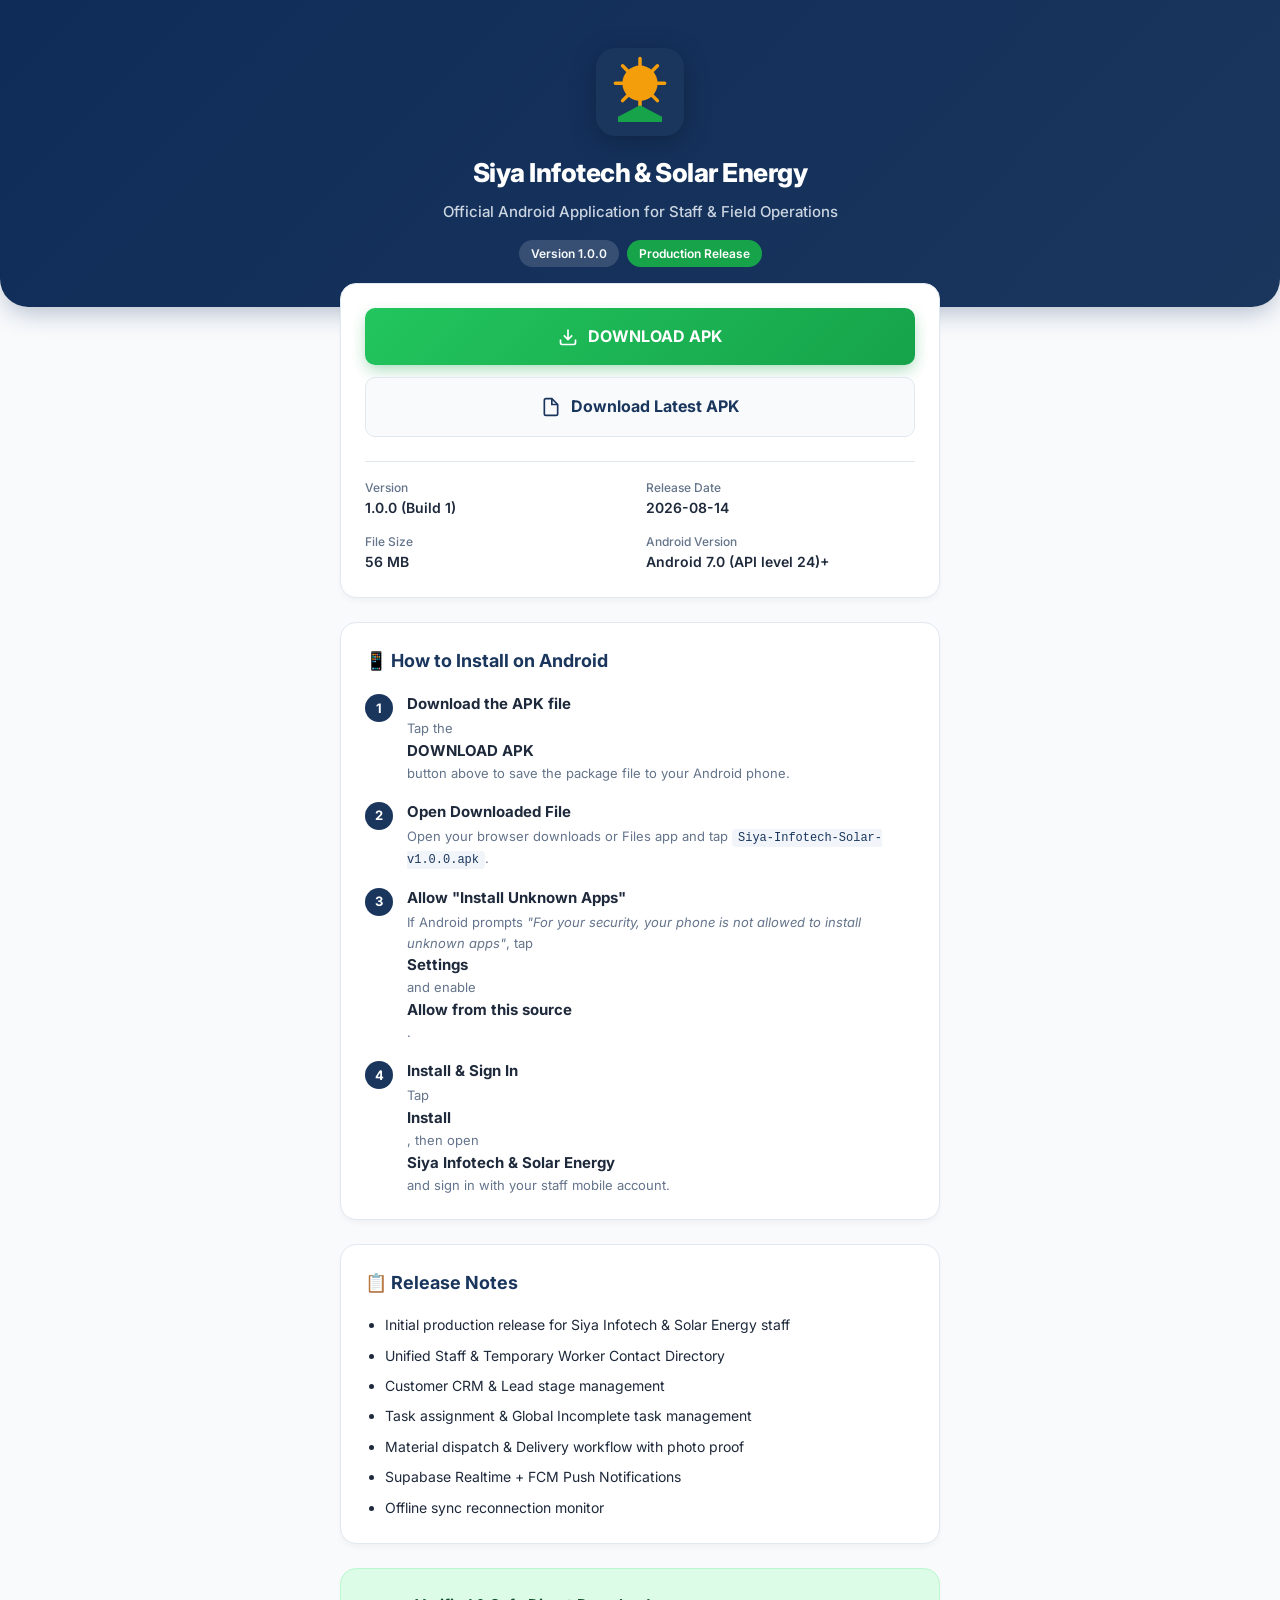
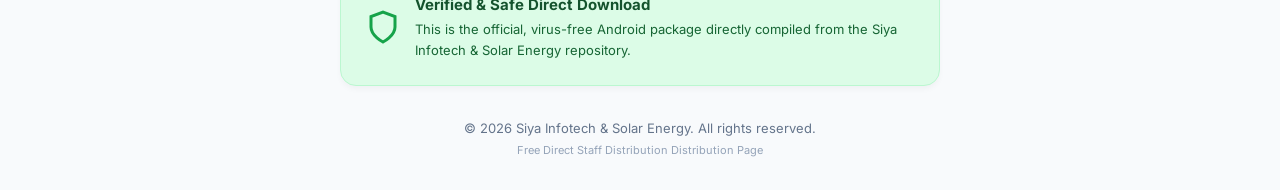
==== release-page/index.html @ 50529850 "Add index.html and release download page to repository root for GitHub Pages" ====
<!DOCTYPE html>
<html lang="en">
<head>
  <meta charset="UTF-8">
  <meta name="viewport" content="width=device-width, initial-scale=1.0">
  <title>Siya Infotech & Solar Energy - Download Android App</title>
  <meta name="description" content="Official Android App Download for Siya Infotech & Solar Energy Staff and Operations. Free direct APK download.">
  <link rel="stylesheet" href="style.css">
  <link rel="preconnect" href="https://fonts.googleapis.com">
  <link rel="preconnect" href="https://fonts.gstatic.com" crossorigin>
  <link href="https://fonts.googleapis.com/css2?family=Inter:wght@400;500;600;700;800&display=swap" rel="stylesheet">
</head>
<body>

  <!-- Header / Hero Section -->
  <header class="hero">
    <div class="container hero-container">
      <div class="app-icon">
        <svg viewBox="0 0 100 100" fill="none" xmlns="http://www.w3.org/2000/svg">
          <rect width="100" height="100" rx="22" fill="#1A365D"/>
          <circle cx="50" cy="40" r="20" fill="#F59E0B"/>
          <path d="M50 12V20M50 60V68M22 40H30M70 40H78M30.2 20.2L35.8 25.8M64.2 54.2L69.8 59.8M69.8 20.2L64.2 25.8M35.8 54.2L30.2 59.8" stroke="#F59E0B" stroke-width="4" stroke-linecap="round"/>
          <path d="M25 78L50 65L75 78V84H25V78Z" fill="#16A34A"/>
        </svg>
      </div>
      <h1 id="appName">Siya Infotech & Solar Energy</h1>
      <p class="subtitle" id="appSubtitle">Official Android Application</p>
      <div class="version-tag">
        <span class="badge" id="versionBadge">Version 1.0.0</span>
        <span class="badge badge-green" id="statusBadge">Production Release</span>
      </div>
    </div>
  </header>

  <!-- Download Action Section -->
  <main class="container">
    <section class="card download-card">
      <div class="download-actions">
        <a id="primaryDownloadBtn" href="releases/Siya-Infotech-Solar-v1.0.0.apk" class="btn btn-primary" download>
          <svg class="icon" viewBox="0 0 24 24" fill="none" stroke="currentColor" stroke-width="2"><path d="M21 15v4a2 2 0 01-2 2H5a2 2 0 01-2-2v-4M7 10l5 5 5-5M12 15V3"/></svg>
          <span>DOWNLOAD APK</span>
        </a>
        <a id="latestDownloadBtn" href="releases/latest/Siya-Infotech-Solar-latest.apk" class="btn btn-secondary" download>
          <svg class="icon" viewBox="0 0 24 24" fill="none" stroke="currentColor" stroke-width="2"><path d="M13 2H6a2 2 0 00-2 2v16a2 2 0 002 2h12a2 2 0 002-2V9z"/><path d="M13 2v7h7"/></svg>
          <span>Download Latest APK</span>
        </a>
      </div>

      <!-- App Meta Grid -->
      <div class="meta-grid">
        <div class="meta-item">
          <span class="meta-label">Version</span>
          <span class="meta-value" id="versionVal">1.0.0 (Build 1)</span>
        </div>
        <div class="meta-item">
          <span class="meta-label">Release Date</span>
          <span class="meta-value" id="dateVal">August 14, 2026</span>
        </div>
        <div class="meta-item">
          <span class="meta-label">File Size</span>
          <span class="meta-value" id="sizeVal">56 MB</span>
        </div>
        <div class="meta-item">
          <span class="meta-label">Android Version</span>
          <span class="meta-value" id="minAndroidVal">Android 7.0+</span>
        </div>
      </div>
    </section>

    <!-- Installation Guide -->
    <section class="card">
      <h2>📱 How to Install on Android</h2>
      <ol class="install-steps">
        <li>
          <span class="step-num">1</span>
          <div>
            <strong>Download the APK file</strong>
            <p>Tap the <strong>DOWNLOAD APK</strong> button above to save the package file to your Android phone.</p>
          </div>
        </li>
        <li>
          <span class="step-num">2</span>
          <div>
            <strong>Open Downloaded File</strong>
            <p>Open your browser downloads or Files app and tap <code>Siya-Infotech-Solar-v1.0.0.apk</code>.</p>
          </div>
        </li>
        <li>
          <span class="step-num">3</span>
          <div>
            <strong>Allow "Install Unknown Apps"</strong>
            <p>If Android prompts <em>"For your security, your phone is not allowed to install unknown apps"</em>, tap <strong>Settings</strong> and enable <strong>Allow from this source</strong>.</p>
          </div>
        </li>
        <li>
          <span class="step-num">4</span>
          <div>
            <strong>Install & Sign In</strong>
            <p>Tap <strong>Install</strong>, then open <strong>Siya Infotech & Solar Energy</strong> and sign in with your staff mobile account.</p>
          </div>
        </li>
      </ol>
    </section>

    <!-- Release Notes / Changelog -->
    <section class="card">
      <h2>📋 Release Notes</h2>
      <ul class="changelog-list" id="changelogList">
        <li>Initial production release</li>
        <li>Unified Staff & Temporary Worker Contact Directory</li>
        <li>Customer & Lead CRM management</li>
        <li>Task assignment & Global Incomplete task tracking</li>
        <li>Material dispatch & Delivery proof workflow</li>
        <li>Supabase Realtime + FCM Push Notifications</li>
      </ul>
    </section>

    <!-- Security & Support -->
    <section class="card security-card">
      <div class="security-content">
        <svg class="shield-icon" viewBox="0 0 24 24" fill="none" stroke="#16A34A" stroke-width="2"><path d="M12 22s8-4 8-10V5l-8-3-8 3v7c0 6 8 10 8 10z"/></svg>
        <div>
          <h3>Verified & Safe Direct Download</h3>
          <p>This is the official, virus-free Android package directly compiled from the Siya Infotech & Solar Energy repository.</p>
        </div>
      </div>
    </section>
  </main>

  <!-- Footer -->
  <footer>
    <div class="container footer-content">
      <p>&copy; 2026 Siya Infotech & Solar Energy. All rights reserved.</p>
      <p class="footer-note">Free Direct Staff Distribution Distribution Page</p>
    </div>
  </footer>

  <script src="app.js"></script>
</body>
</html>
---- release-page/style.css ----
:root {
  --primary-blue: #1A365D;
  --dark-blue: #0F2C59;
  --accent-gold: #F59E0B;
  --accent-green: #16A34A;
  --light-green: #DCFCE7;
  --bg-light: #F8FAFC;
  --card-bg: #FFFFFF;
  --text-primary: #1E293B;
  --text-secondary: #64748B;
  --border-color: #E2E8F0;
  --radius-lg: 16px;
  --radius-md: 10px;
}

* {
  box-sizing: border-box;
  margin: 0;
  padding: 0;
}

body {
  font-family: 'Inter', system-ui, -apple-system, sans-serif;
  background-color: var(--bg-light);
  color: var(--text-primary);
  line-height: 1.6;
  -webkit-font-smoothing: antialiased;
}

.container {
  max-width: 640px;
  margin: 0 auto;
  padding: 0 20px;
}

/* Hero Section */
.hero {
  background: linear-gradient(135deg, var(--dark-blue) 0%, var(--primary-blue) 100%);
  color: #FFFFFF;
  padding: 48px 0 40px 0;
  text-align: center;
  border-bottom-left-radius: 28px;
  border-bottom-right-radius: 28px;
  box-shadow: 0 10px 25px -5px rgba(15, 44, 89, 0.3);
}

.app-icon {
  width: 88px;
  height: 88px;
  margin: 0 auto 16px auto;
  filter: drop-shadow(0 6px 12px rgba(0, 0, 0, 0.25));
}

.app-icon svg {
  width: 100%;
  height: 100%;
}

.hero h1 {
  font-size: 26px;
  font-weight: 800;
  letter-spacing: -0.02em;
  margin-bottom: 6px;
  color: #FFFFFF;
}

.subtitle {
  font-size: 15px;
  color: #CBD5E1;
  font-weight: 500;
  margin-bottom: 16px;
}

.version-tag {
  display: flex;
  justify-content: center;
  gap: 8px;
}

.badge {
  display: inline-block;
  padding: 4px 12px;
  border-radius: 20px;
  font-size: 12px;
  font-weight: 600;
  background: rgba(255, 255, 255, 0.15);
  color: #F8FAFC;
  backdrop-filter: blur(4px);
}

.badge-green {
  background: var(--accent-green);
  color: #FFFFFF;
}

/* Cards */
.card {
  background: var(--card-bg);
  border-radius: var(--radius-lg);
  padding: 24px;
  margin-top: 24px;
  border: 1px solid var(--border-color);
  box-shadow: 0 4px 6px -1px rgba(0, 0, 0, 0.04);
}

.card h2 {
  font-size: 18px;
  font-weight: 700;
  margin-bottom: 16px;
  color: var(--primary-blue);
}

/* Download Section */
.download-card {
  margin-top: -24px;
  position: relative;
  z-index: 10;
}

.download-actions {
  display: flex;
  flex-direction: column;
  gap: 12px;
  margin-bottom: 24px;
}

.btn {
  display: flex;
  align-items: center;
  justify-content: center;
  gap: 10px;
  padding: 16px 24px;
  border-radius: var(--radius-md);
  font-weight: 700;
  font-size: 16px;
  text-decoration: none;
  transition: transform 0.15s ease, box-shadow 0.15s ease;
  cursor: pointer;
}

.btn:active {
  transform: scale(0.98);
}

.btn-primary {
  background: linear-gradient(135deg, #22C55E 0%, #16A34A 100%);
  color: #FFFFFF;
  box-shadow: 0 6px 16px -2px rgba(22, 163, 74, 0.4);
}

.btn-primary:hover {
  background: #15803D;
}

.btn-secondary {
  background: var(--bg-light);
  color: var(--primary-blue);
  border: 1.5px solid var(--border-color);
}

.btn-secondary:hover {
  background: #E2E8F0;
}

.btn .icon {
  width: 20px;
  height: 20px;
}

/* Meta Grid */
.meta-grid {
  display: grid;
  grid-template-columns: repeat(2, 1fr);
  gap: 12px;
  padding-top: 16px;
  border-top: 1px solid var(--border-color);
}

.meta-item {
  display: flex;
  flex-direction: column;
}

.meta-label {
  font-size: 12px;
  color: var(--text-secondary);
  font-weight: 500;
}

.meta-value {
  font-size: 14px;
  font-weight: 600;
  color: var(--text-primary);
}

/* Install Steps */
.install-steps {
  list-style: none;
  display: flex;
  flex-direction: column;
  gap: 16px;
}

.install-steps li {
  display: flex;
  gap: 14px;
  align-items: flex-start;
}

.step-num {
  width: 28px;
  height: 28px;
  background: var(--primary-blue);
  color: #FFFFFF;
  border-radius: 50%;
  display: flex;
  align-items: center;
  justify-content: center;
  font-weight: 700;
  font-size: 13px;
  flex-shrink: 0;
  margin-top: 2px;
}

.install-steps strong {
  display: block;
  font-size: 15px;
  color: var(--text-primary);
}

.install-steps p {
  font-size: 13px;
  color: var(--text-secondary);
  margin-top: 2px;
}

.install-steps code {
  background: #F1F5F9;
  padding: 2px 6px;
  border-radius: 4px;
  font-size: 12px;
  color: var(--primary-blue);
  font-family: monospace;
}

/* Changelog */
.changelog-list {
  padding-left: 20px;
  display: flex;
  flex-direction: column;
  gap: 8px;
}

.changelog-list li {
  font-size: 14px;
  color: var(--text-primary);
}

/* Security Card */
.security-card {
  background: var(--light-green);
  border-color: #BBF7D0;
}

.security-content {
  display: flex;
  gap: 14px;
  align-items: center;
}

.shield-icon {
  width: 36px;
  height: 36px;
  flex-shrink: 0;
}

.security-content h3 {
  font-size: 15px;
  font-weight: 700;
  color: #14532D;
  margin-bottom: 2px;
}

.security-content p {
  font-size: 13px;
  color: #166534;
}

/* Footer */
footer {
  text-align: center;
  padding: 32px 0;
  color: var(--text-secondary);
  font-size: 13px;
}

.footer-note {
  font-size: 11px;
  color: #94A3B8;
  margin-top: 4px;
}
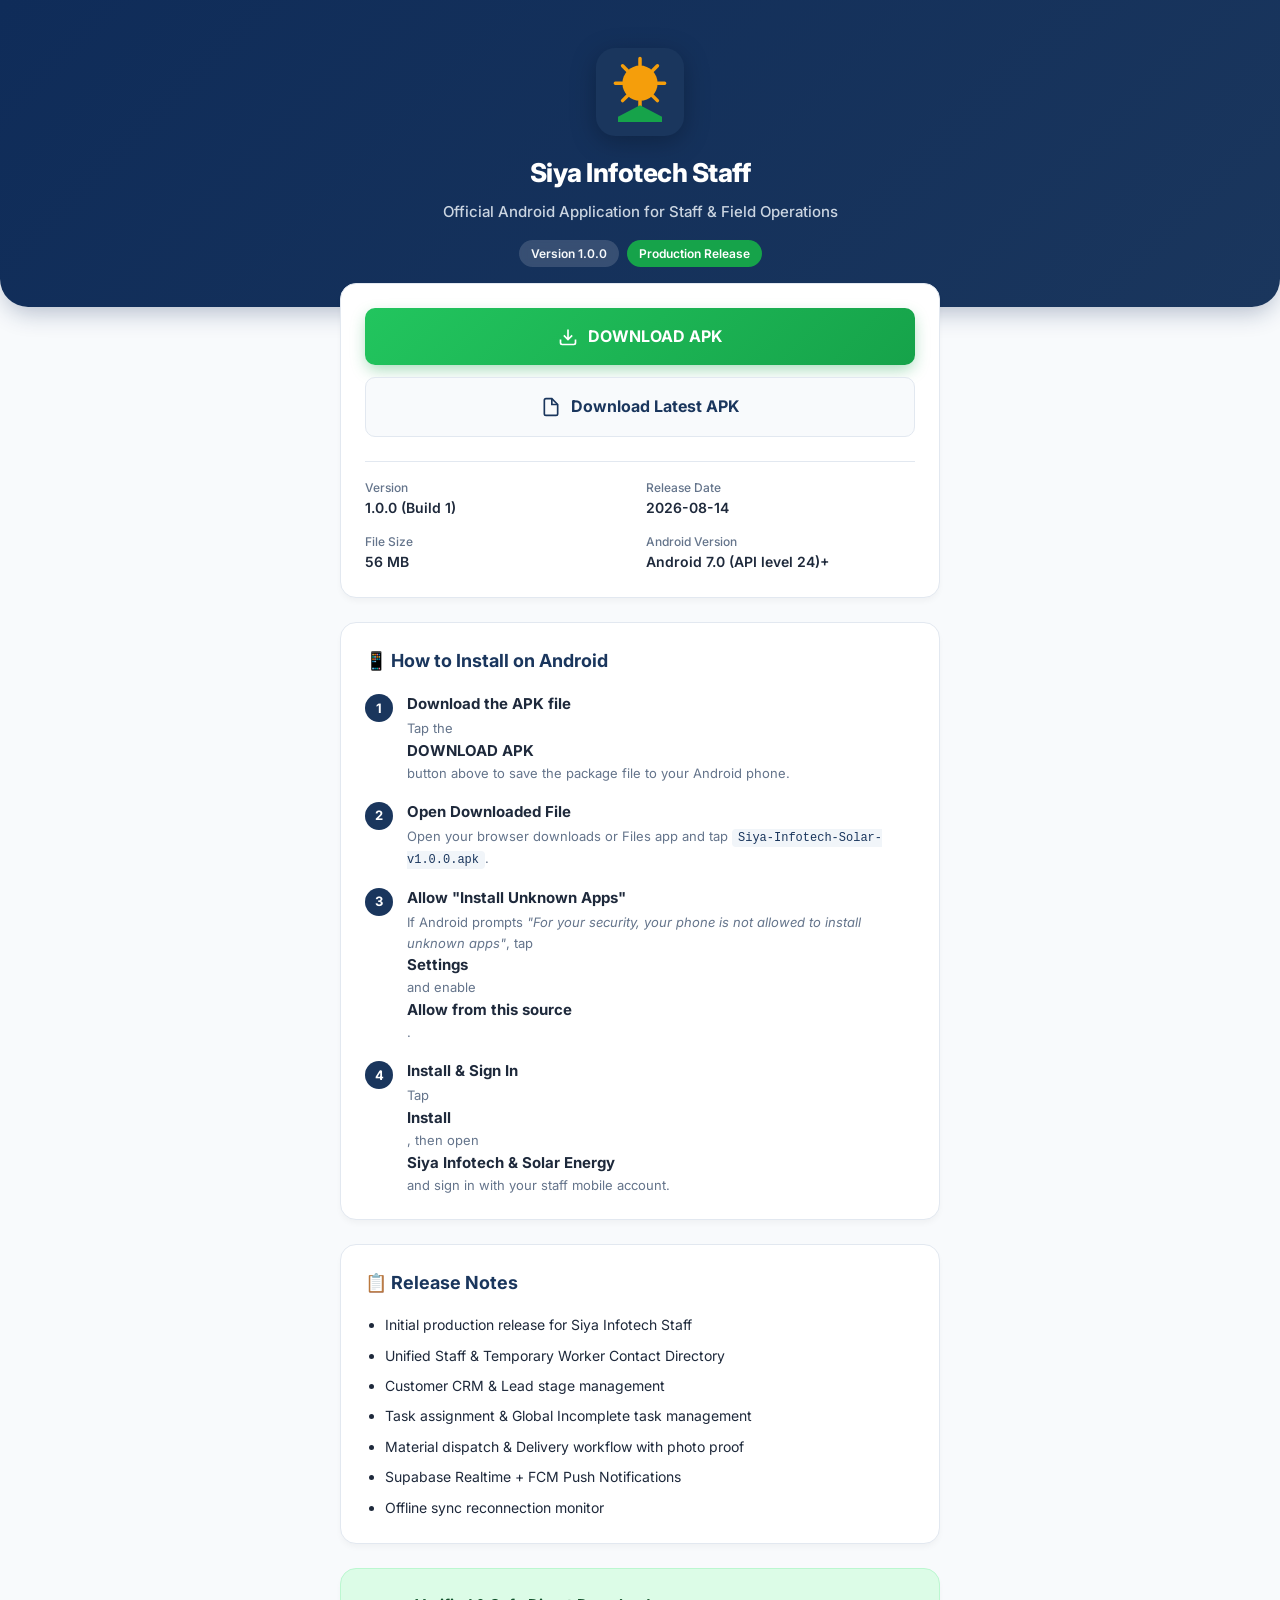
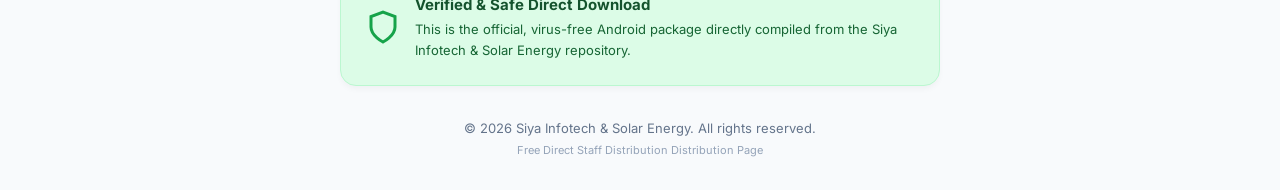
==== commit 91439639: "release: v1.0.0 for Siya Infotech Staff with robust connectivity, permissions and updated app brandi" ====
--- a/release-page/index.html
+++ b/release-page/index.html
@@ -3,8 +3,8 @@
 <head>
   <meta charset="UTF-8">
   <meta name="viewport" content="width=device-width, initial-scale=1.0">
-  <title>Siya Infotech & Solar Energy - Download Android App</title>
-  <meta name="description" content="Official Android App Download for Siya Infotech & Solar Energy Staff and Operations. Free direct APK download.">
+  <title>Siya Infotech Staff - Download Android App</title>
+  <meta name="description" content="Official Android App Download for Siya Infotech Staff and Operations. Free direct APK download.">
   <link rel="stylesheet" href="style.css">
   <link rel="preconnect" href="https://fonts.googleapis.com">
   <link rel="preconnect" href="https://fonts.gstatic.com" crossorigin>
@@ -23,7 +23,7 @@
           <path d="M25 78L50 65L75 78V84H25V78Z" fill="#16A34A"/>
         </svg>
       </div>
-      <h1 id="appName">Siya Infotech & Solar Energy</h1>
+      <h1 id="appName">Siya Infotech Staff</h1>
       <p class="subtitle" id="appSubtitle">Official Android Application</p>
       <div class="version-tag">
         <span class="badge" id="versionBadge">Version 1.0.0</span>
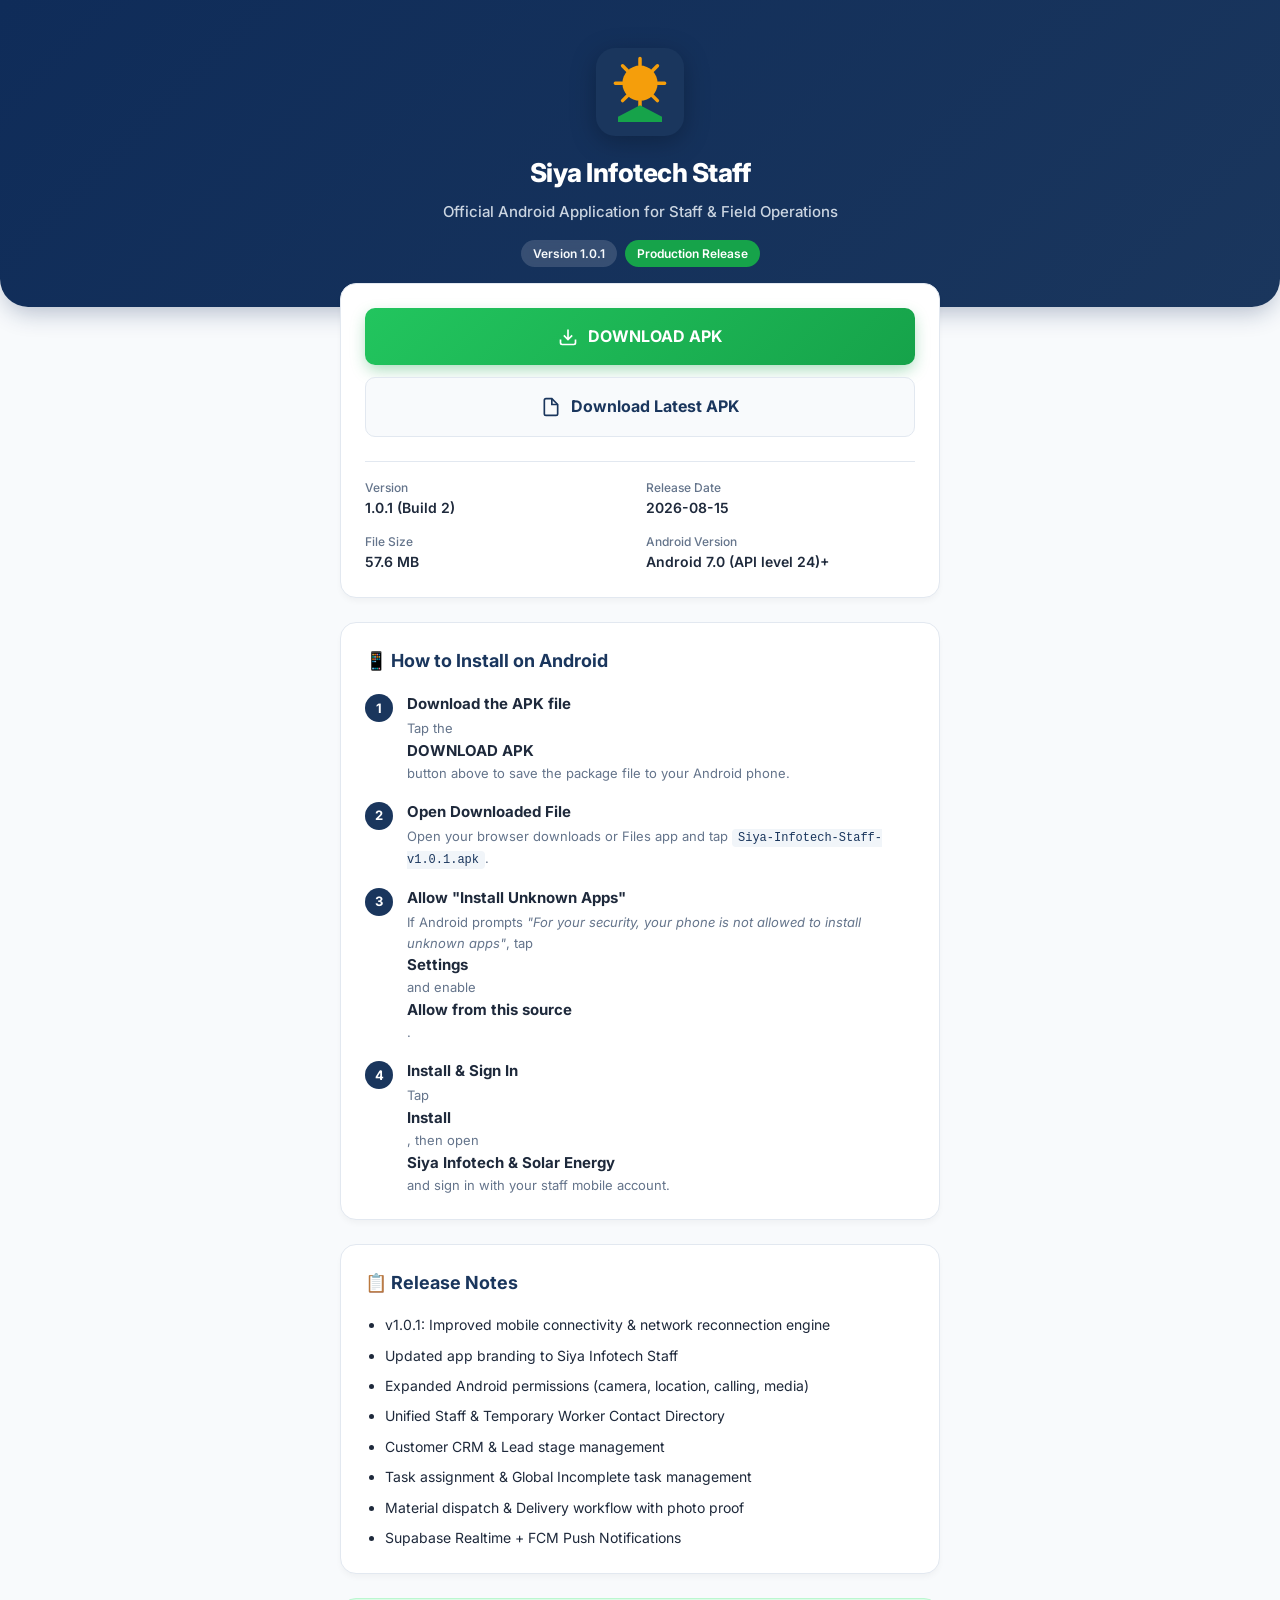
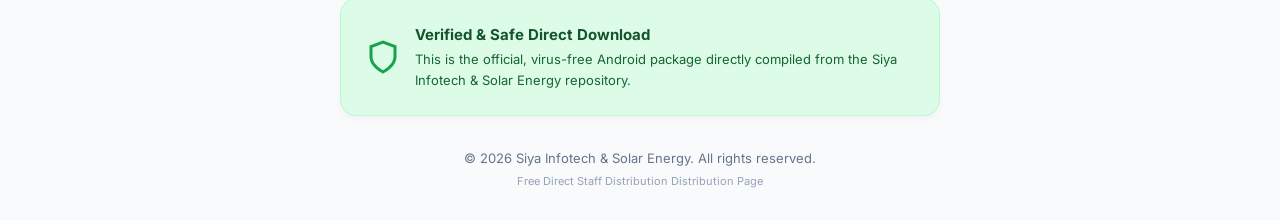
==== commit 8be17433: "release: v1.0.1 (Build 2) for Siya Infotech Staff" ====
--- a/release-page/index.html
+++ b/release-page/index.html
@@ -26,7 +26,7 @@
       <h1 id="appName">Siya Infotech Staff</h1>
       <p class="subtitle" id="appSubtitle">Official Android Application</p>
       <div class="version-tag">
-        <span class="badge" id="versionBadge">Version 1.0.0</span>
+        <span class="badge" id="versionBadge">Version 1.0.1</span>
         <span class="badge badge-green" id="statusBadge">Production Release</span>
       </div>
     </div>
@@ -36,11 +36,11 @@
   <main class="container">
     <section class="card download-card">
       <div class="download-actions">
-        <a id="primaryDownloadBtn" href="releases/Siya-Infotech-Solar-v1.0.0.apk" class="btn btn-primary" download>
+        <a id="primaryDownloadBtn" href="releases/Siya-Infotech-Staff-v1.0.1.apk" class="btn btn-primary" download>
           <svg class="icon" viewBox="0 0 24 24" fill="none" stroke="currentColor" stroke-width="2"><path d="M21 15v4a2 2 0 01-2 2H5a2 2 0 01-2-2v-4M7 10l5 5 5-5M12 15V3"/></svg>
           <span>DOWNLOAD APK</span>
         </a>
-        <a id="latestDownloadBtn" href="releases/latest/Siya-Infotech-Solar-latest.apk" class="btn btn-secondary" download>
+        <a id="latestDownloadBtn" href="releases/latest/Siya-Infotech-Staff-latest.apk" class="btn btn-secondary" download>
           <svg class="icon" viewBox="0 0 24 24" fill="none" stroke="currentColor" stroke-width="2"><path d="M13 2H6a2 2 0 00-2 2v16a2 2 0 002 2h12a2 2 0 002-2V9z"/><path d="M13 2v7h7"/></svg>
           <span>Download Latest APK</span>
         </a>
@@ -50,15 +50,15 @@
       <div class="meta-grid">
         <div class="meta-item">
           <span class="meta-label">Version</span>
-          <span class="meta-value" id="versionVal">1.0.0 (Build 1)</span>
+          <span class="meta-value" id="versionVal">1.0.1 (Build 2)</span>
         </div>
         <div class="meta-item">
           <span class="meta-label">Release Date</span>
-          <span class="meta-value" id="dateVal">August 14, 2026</span>
+          <span class="meta-value" id="dateVal">August 15, 2026</span>
         </div>
         <div class="meta-item">
           <span class="meta-label">File Size</span>
-          <span class="meta-value" id="sizeVal">56 MB</span>
+          <span class="meta-value" id="sizeVal">57.6 MB</span>
         </div>
         <div class="meta-item">
           <span class="meta-label">Android Version</span>
@@ -82,7 +82,7 @@
           <span class="step-num">2</span>
           <div>
             <strong>Open Downloaded File</strong>
-            <p>Open your browser downloads or Files app and tap <code>Siya-Infotech-Solar-v1.0.0.apk</code>.</p>
+            <p>Open your browser downloads or Files app and tap <code>Siya-Infotech-Staff-v1.0.1.apk</code>.</p>
           </div>
         </li>
         <li>
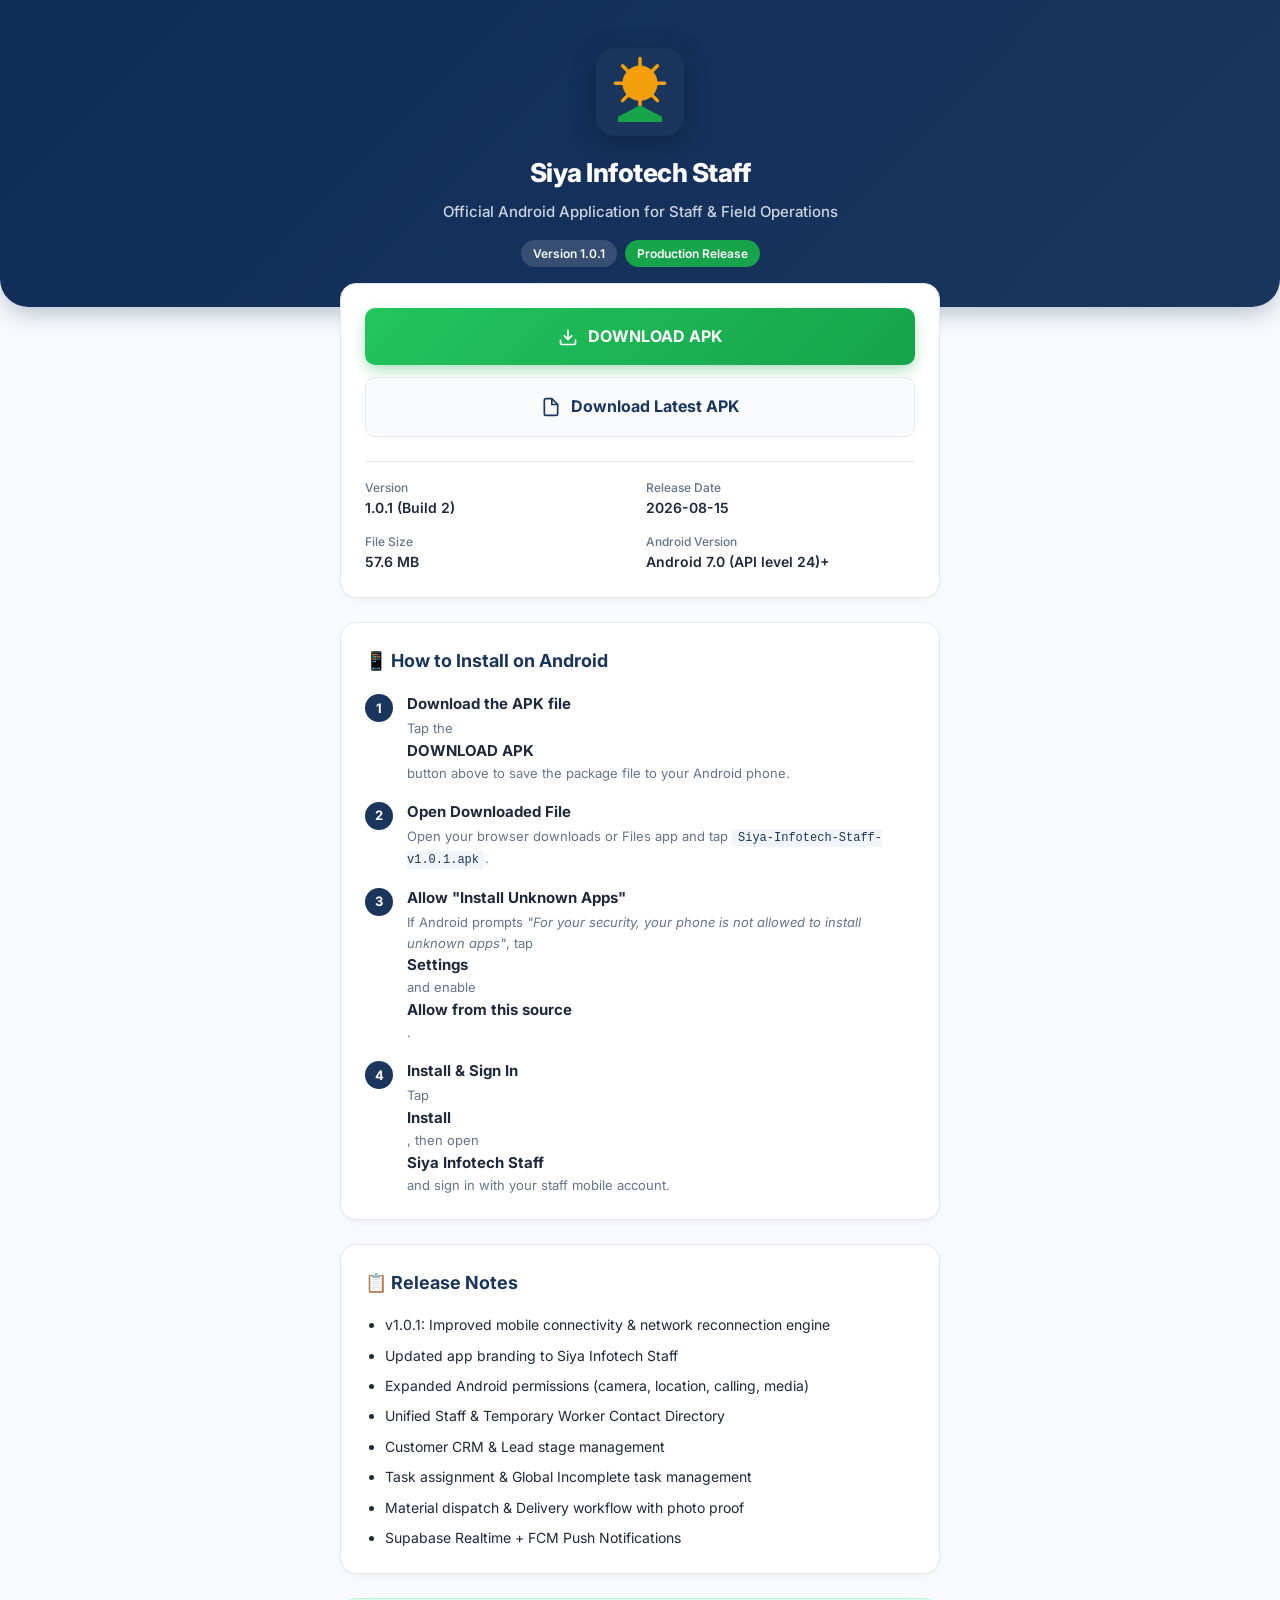
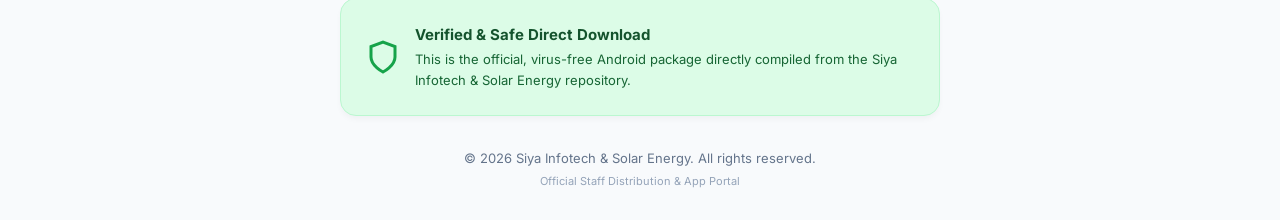
==== commit c51b541d: "chore: update app landing page, fix lints, and add vscode settings for gradle exclusions" ====
--- a/release-page/index.html
+++ b/release-page/index.html
@@ -3,8 +3,8 @@
 <head>
   <meta charset="UTF-8">
   <meta name="viewport" content="width=device-width, initial-scale=1.0">
-  <title>Siya Infotech Staff - Download Android App</title>
-  <meta name="description" content="Official Android App Download for Siya Infotech Staff and Operations. Free direct APK download.">
+  <title>Siya Infotech Staff - Download Official Android App</title>
+  <meta name="description" content="Official Android App Download for Siya Infotech Staff & Operations. Direct APK download.">
   <link rel="stylesheet" href="style.css">
   <link rel="preconnect" href="https://fonts.googleapis.com">
   <link rel="preconnect" href="https://fonts.gstatic.com" crossorigin>
@@ -24,7 +24,7 @@
         </svg>
       </div>
       <h1 id="appName">Siya Infotech Staff</h1>
-      <p class="subtitle" id="appSubtitle">Official Android Application</p>
+      <p class="subtitle" id="appSubtitle">Official Android Application for Staff & Field Operations</p>
       <div class="version-tag">
         <span class="badge" id="versionBadge">Version 1.0.1</span>
         <span class="badge badge-green" id="statusBadge">Production Release</span>
@@ -96,7 +96,7 @@
           <span class="step-num">4</span>
           <div>
             <strong>Install & Sign In</strong>
-            <p>Tap <strong>Install</strong>, then open <strong>Siya Infotech & Solar Energy</strong> and sign in with your staff mobile account.</p>
+            <p>Tap <strong>Install</strong>, then open <strong>Siya Infotech Staff</strong> and sign in with your staff mobile account.</p>
           </div>
         </li>
       </ol>
@@ -106,9 +106,11 @@
     <section class="card">
       <h2>📋 Release Notes</h2>
       <ul class="changelog-list" id="changelogList">
-        <li>Initial production release</li>
+        <li>v1.0.1: Improved mobile connectivity & network reconnection engine</li>
+        <li>Updated app branding to Siya Infotech Staff</li>
+        <li>Expanded Android permissions (camera, location, calling, media)</li>
         <li>Unified Staff & Temporary Worker Contact Directory</li>
-        <li>Customer & Lead CRM management</li>
+        <li>Customer & Lead CRM stage management</li>
         <li>Task assignment & Global Incomplete task tracking</li>
         <li>Material dispatch & Delivery proof workflow</li>
         <li>Supabase Realtime + FCM Push Notifications</li>
@@ -131,10 +133,11 @@
   <footer>
     <div class="container footer-content">
       <p>&copy; 2026 Siya Infotech & Solar Energy. All rights reserved.</p>
-      <p class="footer-note">Free Direct Staff Distribution Distribution Page</p>
+      <p class="footer-note">Official Staff Distribution & App Portal</p>
     </div>
   </footer>
 
   <script src="app.js"></script>
 </body>
 </html>
+
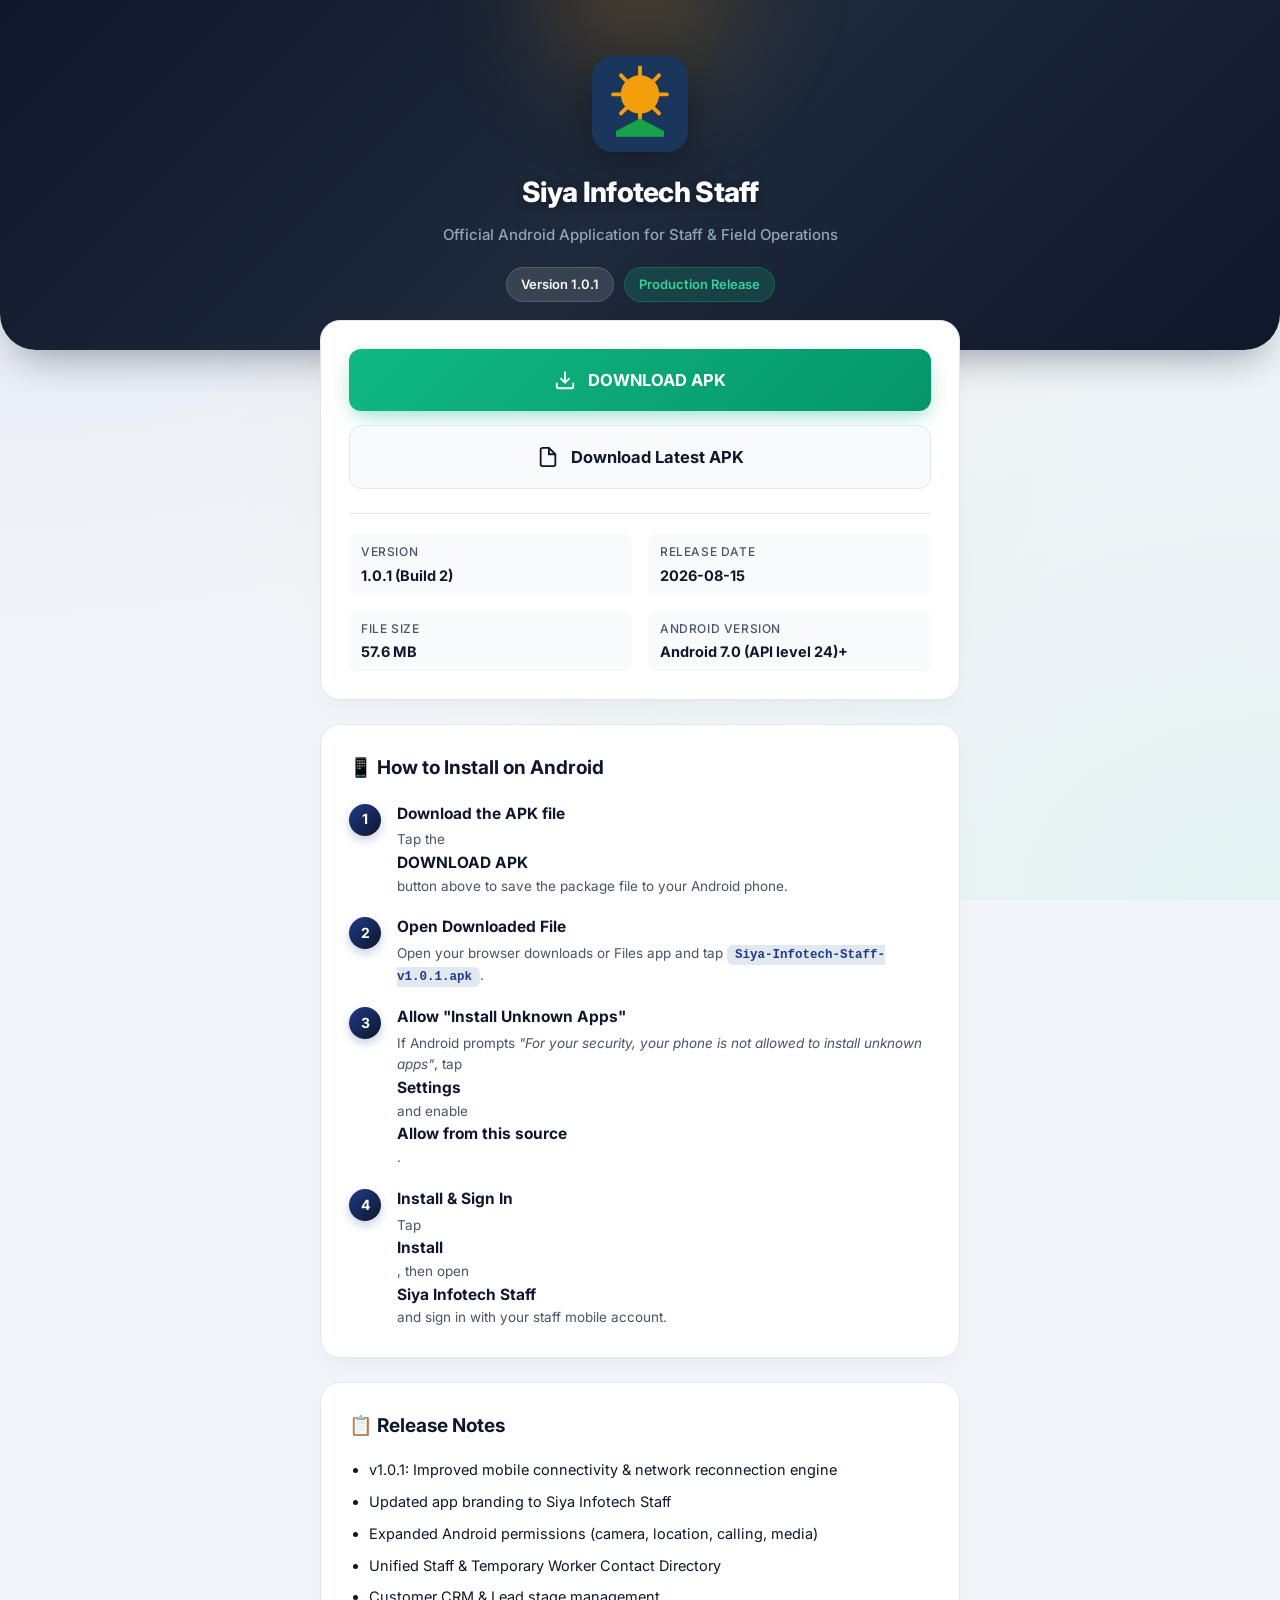
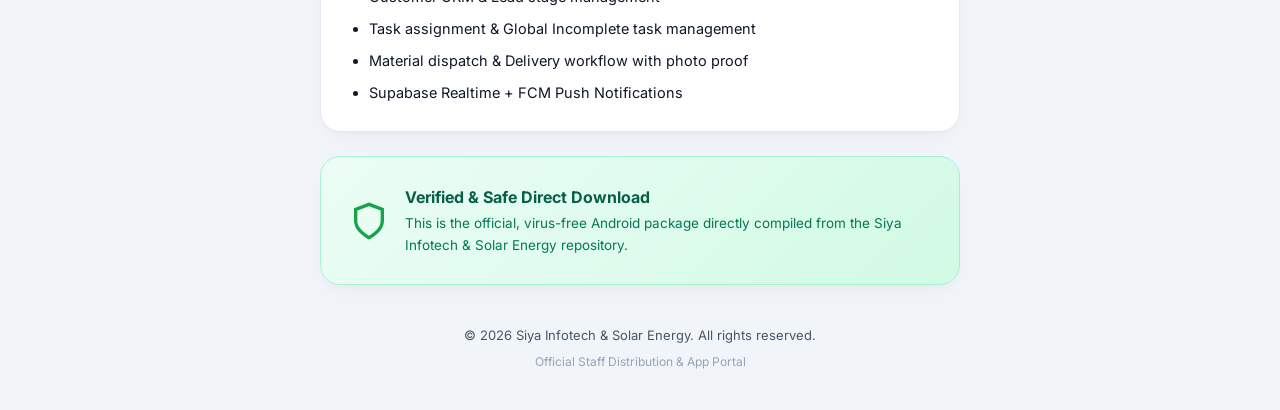
==== commit 820e4930: "fix: add anti-cache meta tags and timestamped JSON fetch for instant GitHub Pages updates" ====
--- a/release-page/index.html
+++ b/release-page/index.html
@@ -3,9 +3,12 @@
 <head>
   <meta charset="UTF-8">
   <meta name="viewport" content="width=device-width, initial-scale=1.0">
+  <meta http-equiv="Cache-Control" content="no-cache, no-store, must-revalidate">
+  <meta http-equiv="Pragma" content="no-cache">
+  <meta http-equiv="Expires" content="0">
   <title>Siya Infotech Staff - Download Official Android App</title>
   <meta name="description" content="Official Android App Download for Siya Infotech Staff & Operations. Direct APK download.">
-  <link rel="stylesheet" href="style.css">
+  <link rel="stylesheet" href="style.css?v=1.0.1">
   <link rel="preconnect" href="https://fonts.googleapis.com">
   <link rel="preconnect" href="https://fonts.gstatic.com" crossorigin>
   <link href="https://fonts.googleapis.com/css2?family=Inter:wght@400;500;600;700;800&display=swap" rel="stylesheet">
@@ -137,7 +140,8 @@
     </div>
   </footer>
 
-  <script src="app.js"></script>
+  <script src="app.js?v=1.0.1"></script>
 </body>
 </html>
 
+
--- a/release-page/style.css
+++ b/release-page/style.css
@@ -1,16 +1,17 @@
 :root {
-  --primary-blue: #1A365D;
-  --dark-blue: #0F2C59;
+  --primary-blue: #0F172A;
+  --brand-blue: #1E3A8A;
   --accent-gold: #F59E0B;
-  --accent-green: #16A34A;
-  --light-green: #DCFCE7;
+  --accent-green: #10B981;
+  --light-green: #ECFDF5;
+  --bg-gradient: linear-gradient(135deg, #0F172A 0%, #1E293B 50%, #0F172A 100%);
   --bg-light: #F8FAFC;
   --card-bg: #FFFFFF;
-  --text-primary: #1E293B;
-  --text-secondary: #64748B;
+  --text-primary: #0F172A;
+  --text-secondary: #475569;
   --border-color: #E2E8F0;
-  --radius-lg: 16px;
-  --radius-md: 10px;
+  --radius-lg: 20px;
+  --radius-md: 12px;
 }
 
 * {
@@ -21,34 +22,61 @@
 
 body {
   font-family: 'Inter', system-ui, -apple-system, sans-serif;
-  background-color: var(--bg-light);
+  background-color: #F1F5F9;
+  background-image: 
+    radial-gradient(at 0% 0%, rgba(30, 58, 138, 0.08) 0px, transparent 50%),
+    radial-gradient(at 100% 100%, rgba(16, 185, 129, 0.06) 0px, transparent 50%),
+    radial-gradient(at 50% 50%, rgba(245, 158, 11, 0.05) 0px, transparent 50%);
+  background-attachment: fixed;
   color: var(--text-primary);
   line-height: 1.6;
+  min-height: 100vh;
   -webkit-font-smoothing: antialiased;
 }
 
 .container {
-  max-width: 640px;
+  max-width: 680px;
   margin: 0 auto;
   padding: 0 20px;
 }
 
-/* Hero Section */
+/* Hero Section with Ambient Background Glow */
 .hero {
-  background: linear-gradient(135deg, var(--dark-blue) 0%, var(--primary-blue) 100%);
+  position: relative;
+  background: var(--bg-gradient);
   color: #FFFFFF;
-  padding: 48px 0 40px 0;
+  padding: 56px 20px 48px 20px;
   text-align: center;
-  border-bottom-left-radius: 28px;
-  border-bottom-right-radius: 28px;
-  box-shadow: 0 10px 25px -5px rgba(15, 44, 89, 0.3);
+  border-bottom-left-radius: 36px;
+  border-bottom-right-radius: 36px;
+  box-shadow: 0 20px 40px -15px rgba(15, 23, 42, 0.4);
+  overflow: hidden;
+}
+
+.hero::before {
+  content: '';
+  position: absolute;
+  top: -50%;
+  left: 50%;
+  transform: translateX(-50%);
+  width: 320px;
+  height: 320px;
+  background: radial-gradient(circle, rgba(245, 158, 11, 0.25) 0%, rgba(30, 58, 138, 0) 70%);
+  filter: blur(40px);
+  pointer-events: none;
 }
 
 .app-icon {
-  width: 88px;
-  height: 88px;
-  margin: 0 auto 16px auto;
-  filter: drop-shadow(0 6px 12px rgba(0, 0, 0, 0.25));
+  position: relative;
+  width: 96px;
+  height: 96px;
+  margin: 0 auto 18px auto;
+  filter: drop-shadow(0 10px 20px rgba(0, 0, 0, 0.35));
+  transition: transform 0.3s ease;
+}
+
+.app-icon:hover {
+  transform: scale(1.05) rotate(2deg);
 }
 
 .app-icon svg {
@@ -57,140 +85,170 @@
 }
 
 .hero h1 {
-  font-size: 26px;
+  font-size: 28px;
   font-weight: 800;
-  letter-spacing: -0.02em;
-  margin-bottom: 6px;
+  letter-spacing: -0.025em;
+  margin-bottom: 8px;
   color: #FFFFFF;
+  text-shadow: 0 2px 10px rgba(0, 0, 0, 0.3);
 }
 
 .subtitle {
   font-size: 15px;
-  color: #CBD5E1;
+  color: #94A3B8;
   font-weight: 500;
-  margin-bottom: 16px;
+  margin-bottom: 20px;
+  max-width: 480px;
+  margin-left: auto;
+  margin-right: auto;
 }
 
 .version-tag {
   display: flex;
   justify-content: center;
-  gap: 8px;
+  gap: 10px;
 }
 
 .badge {
-  display: inline-block;
-  padding: 4px 12px;
-  border-radius: 20px;
-  font-size: 12px;
+  display: inline-flex;
+  align-items: center;
+  padding: 6px 14px;
+  border-radius: 9999px;
+  font-size: 13px;
   font-weight: 600;
-  background: rgba(255, 255, 255, 0.15);
+  background: rgba(255, 255, 255, 0.12);
   color: #F8FAFC;
-  backdrop-filter: blur(4px);
+  backdrop-filter: blur(8px);
+  border: 1px solid rgba(255, 255, 255, 0.15);
 }
 
 .badge-green {
-  background: var(--accent-green);
-  color: #FFFFFF;
-}
-
-/* Cards */
+  background: rgba(16, 185, 129, 0.2);
+  color: #34D399;
+  border-color: rgba(16, 185, 129, 0.3);
+}
+
+/* Cards with Soft Shadow and Glass Touches */
 .card {
   background: var(--card-bg);
   border-radius: var(--radius-lg);
-  padding: 24px;
+  padding: 28px;
   margin-top: 24px;
   border: 1px solid var(--border-color);
-  box-shadow: 0 4px 6px -1px rgba(0, 0, 0, 0.04);
+  box-shadow: 0 10px 25px -5px rgba(15, 23, 42, 0.04), 0 8px 10px -6px rgba(15, 23, 42, 0.02);
+  transition: transform 0.2s ease, box-shadow 0.2s ease;
+}
+
+.card:hover {
+  box-shadow: 0 14px 30px -5px rgba(15, 23, 42, 0.07);
 }
 
 .card h2 {
-  font-size: 18px;
-  font-weight: 700;
-  margin-bottom: 16px;
+  font-size: 19px;
+  font-weight: 700;
+  margin-bottom: 18px;
   color: var(--primary-blue);
-}
-
-/* Download Section */
+  display: flex;
+  align-items: center;
+  gap: 8px;
+}
+
+/* Download Section Overlapping Hero */
 .download-card {
-  margin-top: -24px;
+  margin-top: -30px;
   position: relative;
   z-index: 10;
+  backdrop-filter: blur(16px);
 }
 
 .download-actions {
   display: flex;
   flex-direction: column;
+  gap: 14px;
+  margin-bottom: 24px;
+}
+
+.btn {
+  position: relative;
+  display: flex;
+  align-items: center;
+  justify-content: center;
   gap: 12px;
-  margin-bottom: 24px;
-}
-
-.btn {
-  display: flex;
-  align-items: center;
-  justify-content: center;
-  gap: 10px;
-  padding: 16px 24px;
+  padding: 18px 28px;
   border-radius: var(--radius-md);
   font-weight: 700;
-  font-size: 16px;
+  font-size: 16.5px;
   text-decoration: none;
-  transition: transform 0.15s ease, box-shadow 0.15s ease;
+  transition: transform 0.2s cubic-bezier(0.4, 0, 0.2, 1), box-shadow 0.2s cubic-bezier(0.4, 0, 0.2, 1);
   cursor: pointer;
+  overflow: hidden;
+}
+
+.btn:hover {
+  transform: translateY(-2px);
 }
 
 .btn:active {
-  transform: scale(0.98);
+  transform: translateY(0) scale(0.99);
 }
 
 .btn-primary {
-  background: linear-gradient(135deg, #22C55E 0%, #16A34A 100%);
+  background: linear-gradient(135deg, #10B981 0%, #059669 100%);
   color: #FFFFFF;
-  box-shadow: 0 6px 16px -2px rgba(22, 163, 74, 0.4);
+  box-shadow: 0 8px 20px -4px rgba(16, 185, 129, 0.45);
 }
 
 .btn-primary:hover {
-  background: #15803D;
+  background: linear-gradient(135deg, #059669 0%, #047857 100%);
+  box-shadow: 0 12px 24px -4px rgba(16, 185, 129, 0.55);
 }
 
 .btn-secondary {
-  background: var(--bg-light);
+  background: #F8FAFC;
   color: var(--primary-blue);
   border: 1.5px solid var(--border-color);
 }
 
 .btn-secondary:hover {
-  background: #E2E8F0;
+  background: #F1F5F9;
+  border-color: #CBD5E1;
 }
 
 .btn .icon {
-  width: 20px;
-  height: 20px;
+  width: 22px;
+  height: 22px;
 }
 
 /* Meta Grid */
 .meta-grid {
   display: grid;
   grid-template-columns: repeat(2, 1fr);
-  gap: 12px;
-  padding-top: 16px;
+  gap: 16px;
+  padding-top: 20px;
   border-top: 1px solid var(--border-color);
 }
 
 .meta-item {
   display: flex;
   flex-direction: column;
+  padding: 8px 12px;
+  background: #F8FAFC;
+  border-radius: 8px;
 }
 
 .meta-label {
   font-size: 12px;
   color: var(--text-secondary);
   font-weight: 500;
+  text-transform: uppercase;
+  letter-spacing: 0.05em;
 }
 
 .meta-value {
-  font-size: 14px;
-  font-weight: 600;
+  font-size: 14.5px;
+  font-weight: 700;
   color: var(--text-primary);
+  margin-top: 2px;
 }
 
 /* Install Steps */
@@ -198,48 +256,50 @@
   list-style: none;
   display: flex;
   flex-direction: column;
+  gap: 18px;
+}
+
+.install-steps li {
+  display: flex;
   gap: 16px;
-}
-
-.install-steps li {
-  display: flex;
-  gap: 14px;
   align-items: flex-start;
 }
 
 .step-num {
-  width: 28px;
-  height: 28px;
-  background: var(--primary-blue);
+  width: 32px;
+  height: 32px;
+  background: linear-gradient(135deg, var(--brand-blue) 0%, var(--primary-blue) 100%);
   color: #FFFFFF;
   border-radius: 50%;
   display: flex;
   align-items: center;
   justify-content: center;
   font-weight: 700;
-  font-size: 13px;
+  font-size: 14px;
   flex-shrink: 0;
   margin-top: 2px;
+  box-shadow: 0 4px 10px rgba(30, 58, 138, 0.25);
 }
 
 .install-steps strong {
   display: block;
-  font-size: 15px;
+  font-size: 15.5px;
   color: var(--text-primary);
 }
 
 .install-steps p {
-  font-size: 13px;
+  font-size: 13.5px;
   color: var(--text-secondary);
-  margin-top: 2px;
+  margin-top: 3px;
 }
 
 .install-steps code {
-  background: #F1F5F9;
-  padding: 2px 6px;
-  border-radius: 4px;
-  font-size: 12px;
-  color: var(--primary-blue);
+  background: #E2E8F0;
+  padding: 3px 8px;
+  border-radius: 6px;
+  font-size: 12.5px;
+  color: var(--brand-blue);
+  font-weight: 600;
   font-family: monospace;
 }
 
@@ -248,54 +308,69 @@
   padding-left: 20px;
   display: flex;
   flex-direction: column;
-  gap: 8px;
+  gap: 10px;
 }
 
 .changelog-list li {
-  font-size: 14px;
+  font-size: 14.5px;
   color: var(--text-primary);
+  line-height: 1.5;
 }
 
 /* Security Card */
 .security-card {
-  background: var(--light-green);
-  border-color: #BBF7D0;
+  background: linear-gradient(135deg, #ECFDF5 0%, #D1FAE5 100%);
+  border-color: #A7F3D0;
 }
 
 .security-content {
   display: flex;
-  gap: 14px;
+  gap: 16px;
   align-items: center;
 }
 
 .shield-icon {
-  width: 36px;
-  height: 36px;
+  width: 40px;
+  height: 40px;
   flex-shrink: 0;
 }
 
 .security-content h3 {
-  font-size: 15px;
-  font-weight: 700;
-  color: #14532D;
+  font-size: 16px;
+  font-weight: 700;
+  color: #065F46;
   margin-bottom: 2px;
 }
 
 .security-content p {
-  font-size: 13px;
-  color: #166534;
+  font-size: 13.5px;
+  color: #047857;
 }
 
 /* Footer */
 footer {
   text-align: center;
-  padding: 32px 0;
+  padding: 40px 0;
   color: var(--text-secondary);
   font-size: 13px;
 }
 
 .footer-note {
-  font-size: 11px;
+  font-size: 12px;
   color: #94A3B8;
-  margin-top: 4px;
-}
+  margin-top: 6px;
+}
+
+@media (max-width: 480px) {
+  .hero {
+    padding: 44px 16px 40px 16px;
+  }
+
+  .card {
+    padding: 20px;
+  }
+
+  .meta-grid {
+    grid-template-columns: 1fr;
+  }
+}
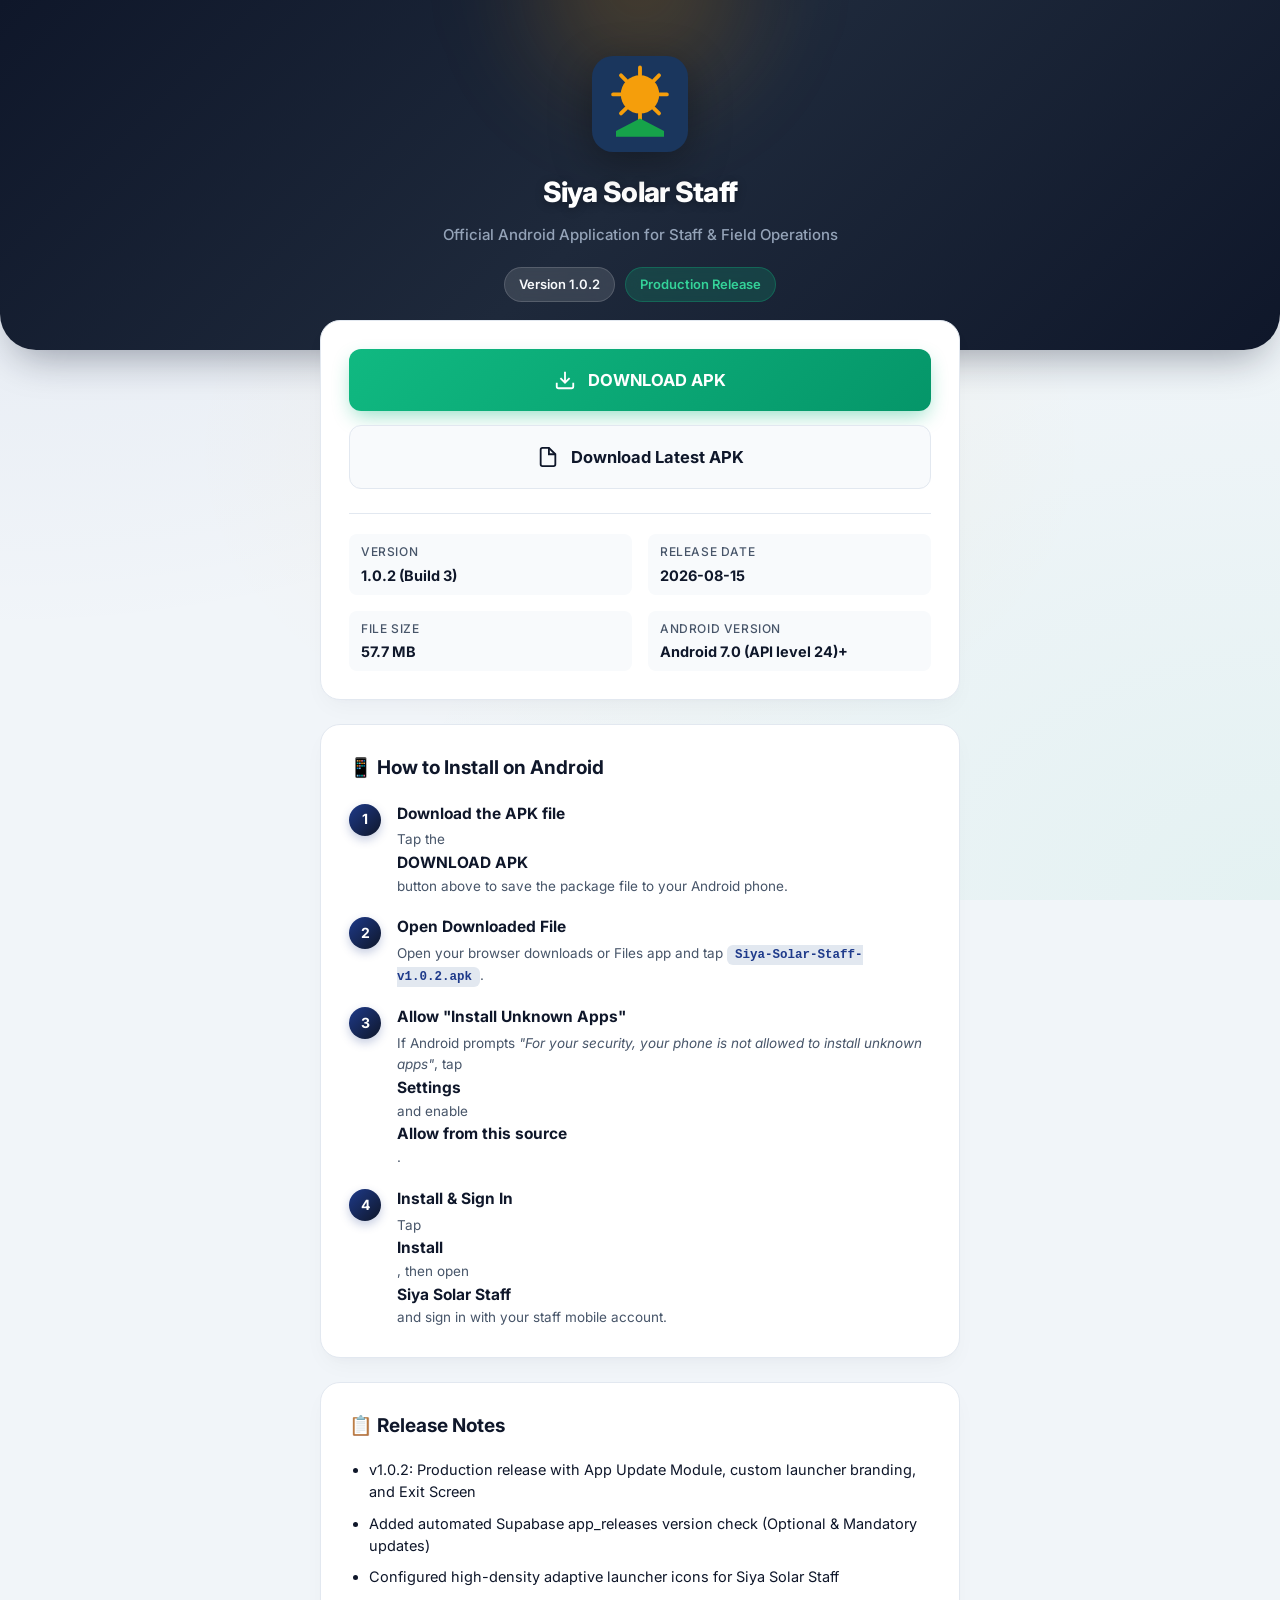
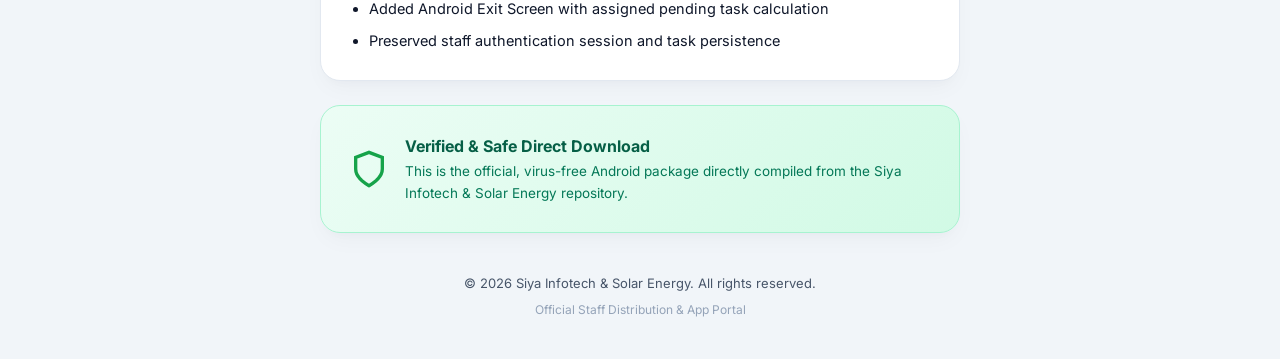
==== commit 7fa7da60: "update_release_page_v1_0_2" ====
--- a/release-page/index.html
+++ b/release-page/index.html
@@ -6,9 +6,9 @@
   <meta http-equiv="Cache-Control" content="no-cache, no-store, must-revalidate">
   <meta http-equiv="Pragma" content="no-cache">
   <meta http-equiv="Expires" content="0">
-  <title>Siya Infotech Staff - Download Official Android App</title>
-  <meta name="description" content="Official Android App Download for Siya Infotech Staff & Operations. Direct APK download.">
-  <link rel="stylesheet" href="style.css?v=1.0.1">
+  <title>Siya Solar Staff - Download Official Android App</title>
+  <meta name="description" content="Official Android App Download for Siya Solar Staff & Operations. Direct APK download.">
+  <link rel="stylesheet" href="style.css?v=1.0.2">
   <link rel="preconnect" href="https://fonts.googleapis.com">
   <link rel="preconnect" href="https://fonts.gstatic.com" crossorigin>
   <link href="https://fonts.googleapis.com/css2?family=Inter:wght@400;500;600;700;800&display=swap" rel="stylesheet">
@@ -26,10 +26,10 @@
           <path d="M25 78L50 65L75 78V84H25V78Z" fill="#16A34A"/>
         </svg>
       </div>
-      <h1 id="appName">Siya Infotech Staff</h1>
+      <h1 id="appName">Siya Solar Staff</h1>
       <p class="subtitle" id="appSubtitle">Official Android Application for Staff & Field Operations</p>
       <div class="version-tag">
-        <span class="badge" id="versionBadge">Version 1.0.1</span>
+        <span class="badge" id="versionBadge">Version 1.0.2</span>
         <span class="badge badge-green" id="statusBadge">Production Release</span>
       </div>
     </div>
@@ -39,11 +39,11 @@
   <main class="container">
     <section class="card download-card">
       <div class="download-actions">
-        <a id="primaryDownloadBtn" href="releases/Siya-Infotech-Staff-v1.0.1.apk" class="btn btn-primary" download>
+        <a id="primaryDownloadBtn" href="releases/Siya-Solar-Staff-v1.0.2.apk" class="btn btn-primary" download>
           <svg class="icon" viewBox="0 0 24 24" fill="none" stroke="currentColor" stroke-width="2"><path d="M21 15v4a2 2 0 01-2 2H5a2 2 0 01-2-2v-4M7 10l5 5 5-5M12 15V3"/></svg>
           <span>DOWNLOAD APK</span>
         </a>
-        <a id="latestDownloadBtn" href="releases/latest/Siya-Infotech-Staff-latest.apk" class="btn btn-secondary" download>
+        <a id="latestDownloadBtn" href="releases/latest/Siya-Solar-Staff-latest.apk" class="btn btn-secondary" download>
           <svg class="icon" viewBox="0 0 24 24" fill="none" stroke="currentColor" stroke-width="2"><path d="M13 2H6a2 2 0 00-2 2v16a2 2 0 002 2h12a2 2 0 002-2V9z"/><path d="M13 2v7h7"/></svg>
           <span>Download Latest APK</span>
         </a>
@@ -53,7 +53,7 @@
       <div class="meta-grid">
         <div class="meta-item">
           <span class="meta-label">Version</span>
-          <span class="meta-value" id="versionVal">1.0.1 (Build 2)</span>
+          <span class="meta-value" id="versionVal">1.0.2 (Build 3)</span>
         </div>
         <div class="meta-item">
           <span class="meta-label">Release Date</span>
@@ -61,7 +61,7 @@
         </div>
         <div class="meta-item">
           <span class="meta-label">File Size</span>
-          <span class="meta-value" id="sizeVal">57.6 MB</span>
+          <span class="meta-value" id="sizeVal">57.7 MB</span>
         </div>
         <div class="meta-item">
           <span class="meta-label">Android Version</span>
@@ -85,7 +85,7 @@
           <span class="step-num">2</span>
           <div>
             <strong>Open Downloaded File</strong>
-            <p>Open your browser downloads or Files app and tap <code>Siya-Infotech-Staff-v1.0.1.apk</code>.</p>
+            <p>Open your browser downloads or Files app and tap <code>Siya-Solar-Staff-v1.0.2.apk</code>.</p>
           </div>
         </li>
         <li>
@@ -99,7 +99,7 @@
           <span class="step-num">4</span>
           <div>
             <strong>Install & Sign In</strong>
-            <p>Tap <strong>Install</strong>, then open <strong>Siya Infotech Staff</strong> and sign in with your staff mobile account.</p>
+            <p>Tap <strong>Install</strong>, then open <strong>Siya Solar Staff</strong> and sign in with your staff mobile account.</p>
           </div>
         </li>
       </ol>
@@ -109,14 +109,11 @@
     <section class="card">
       <h2>📋 Release Notes</h2>
       <ul class="changelog-list" id="changelogList">
-        <li>v1.0.1: Improved mobile connectivity & network reconnection engine</li>
-        <li>Updated app branding to Siya Infotech Staff</li>
-        <li>Expanded Android permissions (camera, location, calling, media)</li>
-        <li>Unified Staff & Temporary Worker Contact Directory</li>
-        <li>Customer & Lead CRM stage management</li>
-        <li>Task assignment & Global Incomplete task tracking</li>
-        <li>Material dispatch & Delivery proof workflow</li>
-        <li>Supabase Realtime + FCM Push Notifications</li>
+        <li>v1.0.2: Production release with App Update Module, custom launcher branding, and Exit Screen</li>
+        <li>Added automated Supabase app_releases version check (Optional & Mandatory updates)</li>
+        <li>Configured high-density adaptive launcher icons for Siya Solar Staff</li>
+        <li>Added Android Exit Screen with assigned pending task calculation</li>
+        <li>Preserved staff authentication session and task persistence</li>
       </ul>
     </section>
 
@@ -140,8 +137,6 @@
     </div>
   </footer>
 
-  <script src="app.js?v=1.0.1"></script>
+  <script src="app.js?v=1.0.2"></script>
 </body>
 </html>
-
-
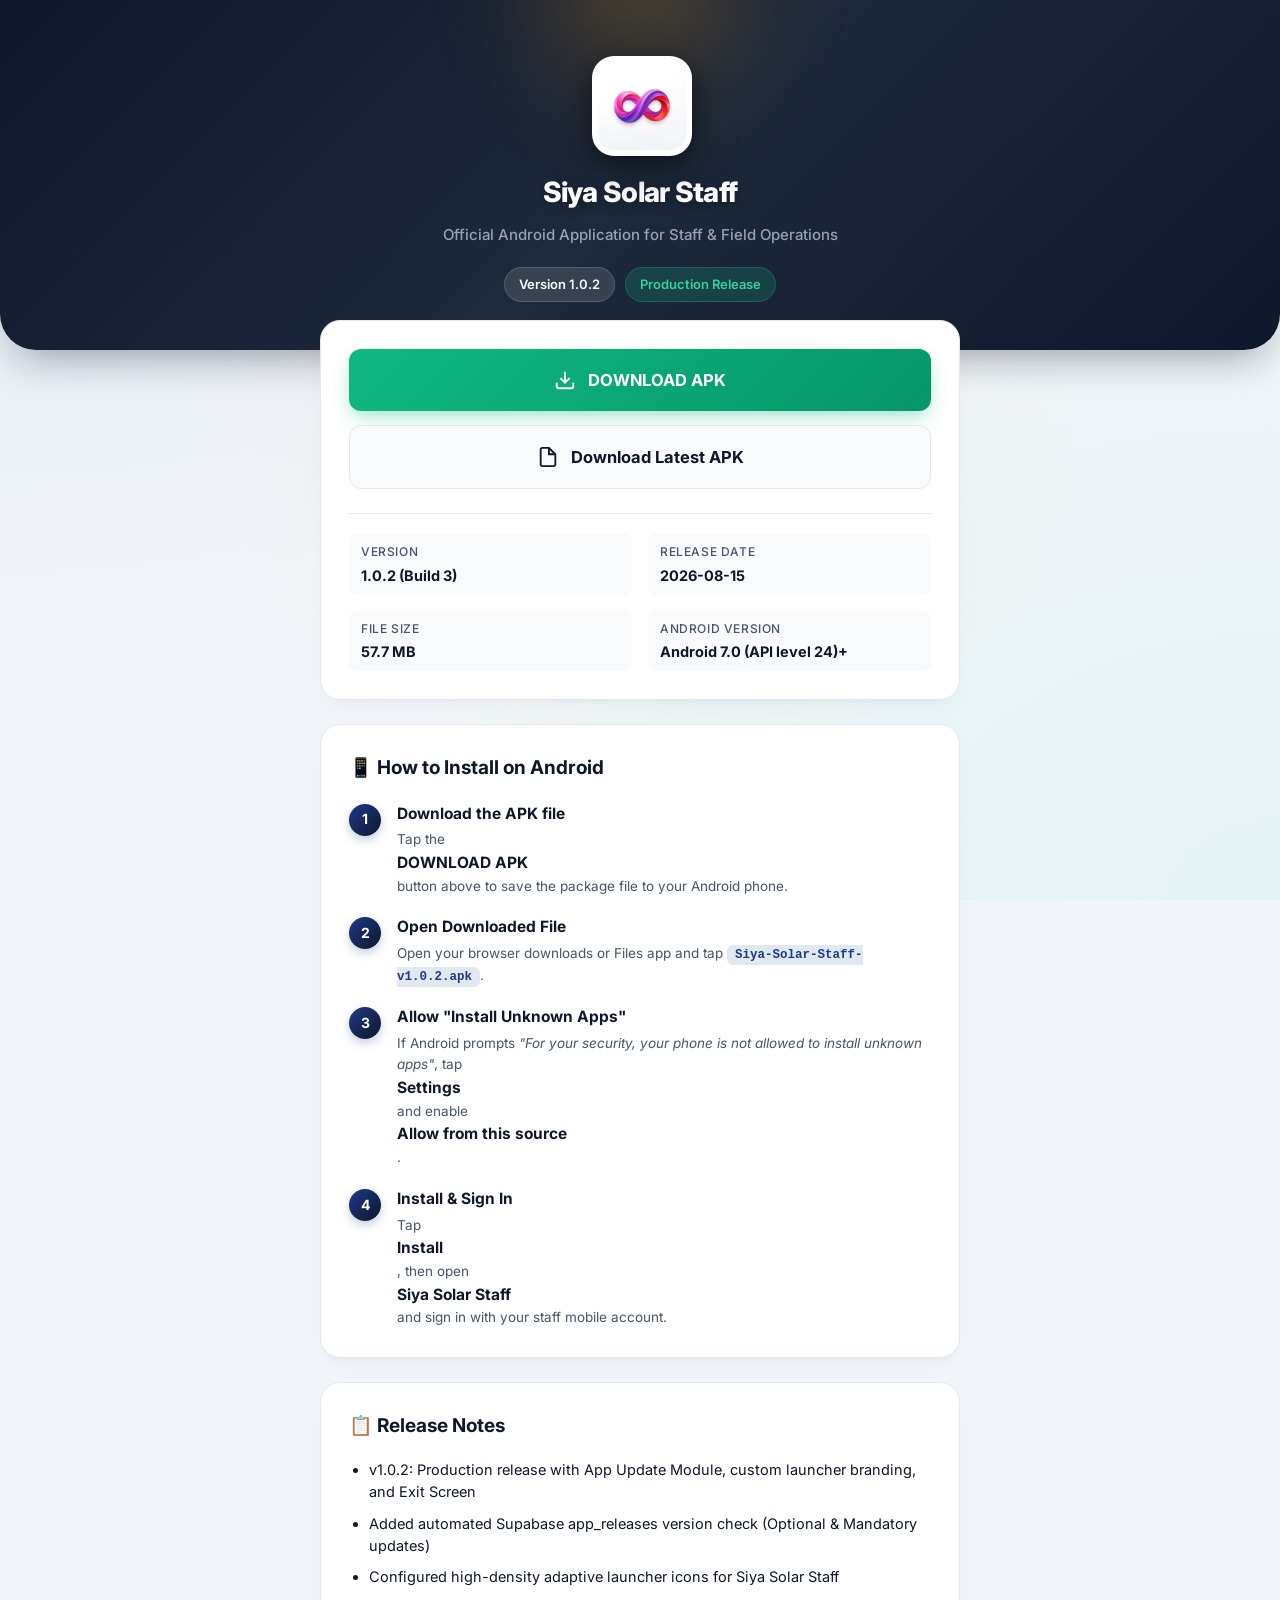
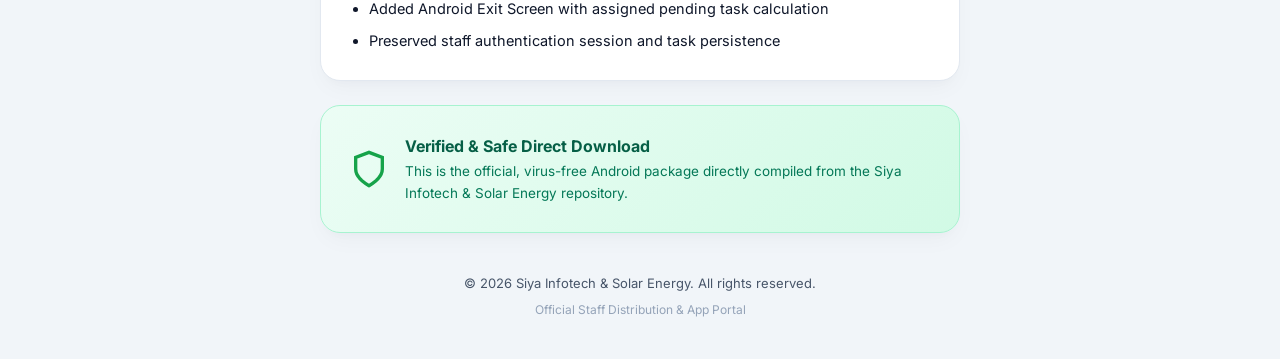
==== commit c5a9456c: "add_official_siya_logo" ====
--- a/release-page/index.html
+++ b/release-page/index.html
@@ -19,12 +19,7 @@
   <header class="hero">
     <div class="container hero-container">
       <div class="app-icon">
-        <svg viewBox="0 0 100 100" fill="none" xmlns="http://www.w3.org/2000/svg">
-          <rect width="100" height="100" rx="22" fill="#1A365D"/>
-          <circle cx="50" cy="40" r="20" fill="#F59E0B"/>
-          <path d="M50 12V20M50 60V68M22 40H30M70 40H78M30.2 20.2L35.8 25.8M64.2 54.2L69.8 59.8M69.8 20.2L64.2 25.8M35.8 54.2L30.2 59.8" stroke="#F59E0B" stroke-width="4" stroke-linecap="round"/>
-          <path d="M25 78L50 65L75 78V84H25V78Z" fill="#16A34A"/>
-        </svg>
+        <img src="logo.png?v=1.0.2" alt="Siya Solar Staff Logo" style="width: 100px; height: 100px; border-radius: 22px; box-shadow: 0 8px 24px rgba(0,0,0,0.3); object-fit: contain; background: #ffffff; padding: 6px;">
       </div>
       <h1 id="appName">Siya Solar Staff</h1>
       <p class="subtitle" id="appSubtitle">Official Android Application for Staff & Field Operations</p>
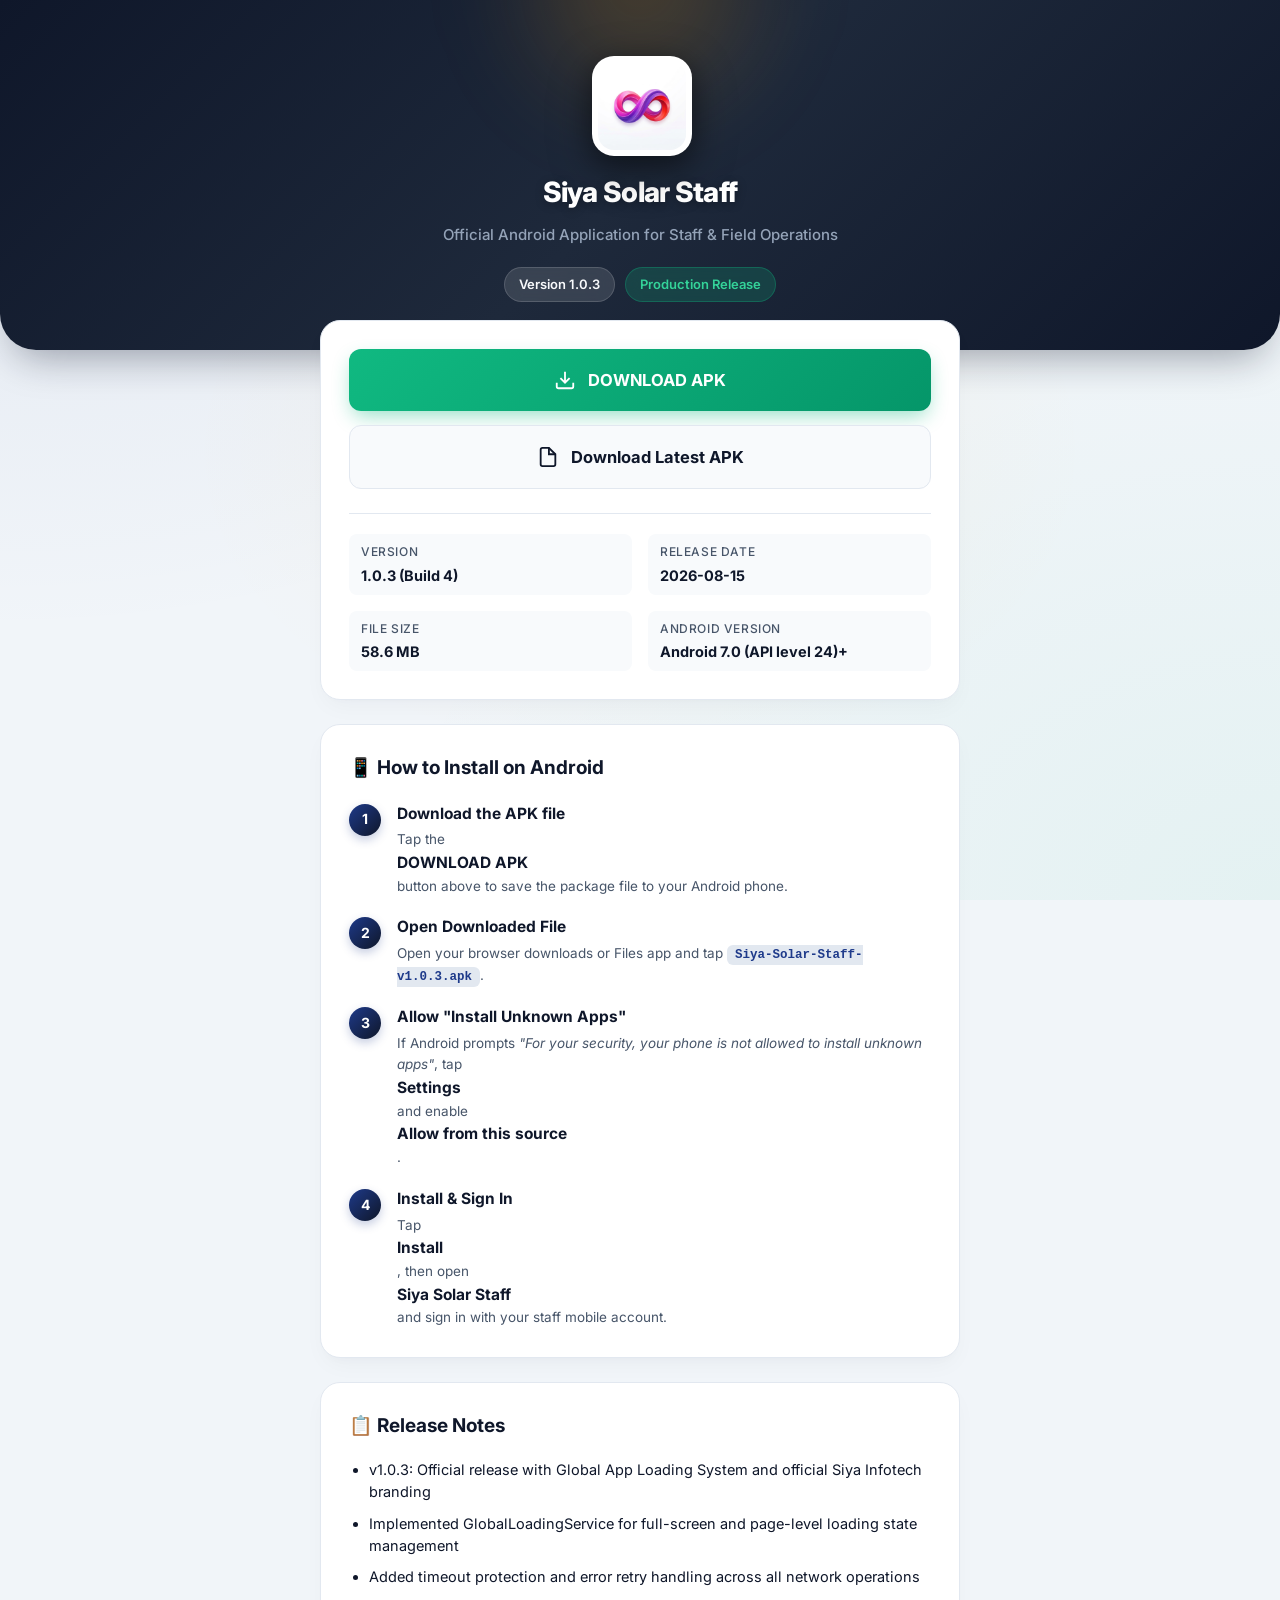
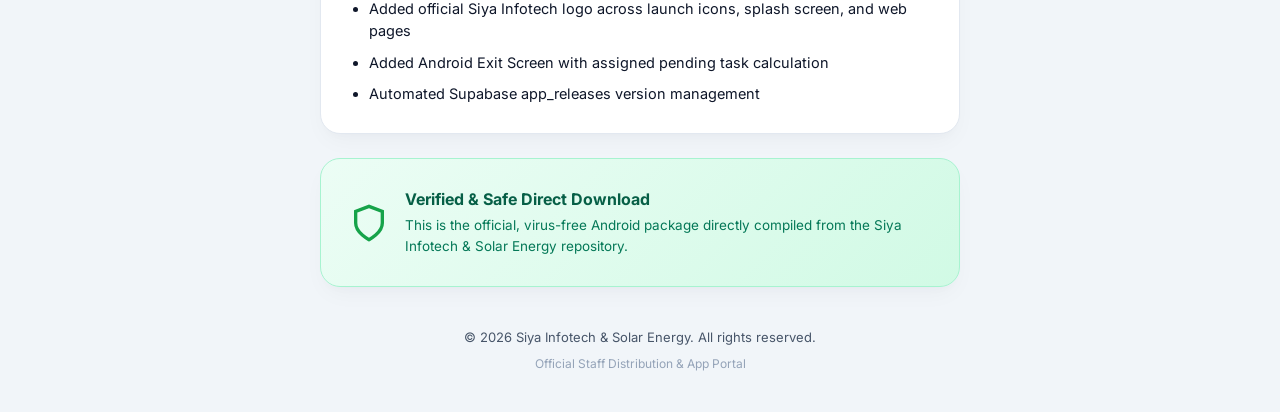
==== commit 611d02ff: "Release Siya Solar Staff v1.0.3" ====
--- a/release-page/index.html
+++ b/release-page/index.html
@@ -8,7 +8,7 @@
   <meta http-equiv="Expires" content="0">
   <title>Siya Solar Staff - Download Official Android App</title>
   <meta name="description" content="Official Android App Download for Siya Solar Staff & Operations. Direct APK download.">
-  <link rel="stylesheet" href="style.css?v=1.0.2">
+  <link rel="stylesheet" href="style.css?v=1.0.3">
   <link rel="preconnect" href="https://fonts.googleapis.com">
   <link rel="preconnect" href="https://fonts.gstatic.com" crossorigin>
   <link href="https://fonts.googleapis.com/css2?family=Inter:wght@400;500;600;700;800&display=swap" rel="stylesheet">
@@ -19,12 +19,12 @@
   <header class="hero">
     <div class="container hero-container">
       <div class="app-icon">
-        <img src="logo.png?v=1.0.2" alt="Siya Solar Staff Logo" style="width: 100px; height: 100px; border-radius: 22px; box-shadow: 0 8px 24px rgba(0,0,0,0.3); object-fit: contain; background: #ffffff; padding: 6px;">
+        <img src="logo.png?v=1.0.3" alt="Siya Solar Staff Logo" style="width: 100px; height: 100px; border-radius: 22px; box-shadow: 0 8px 24px rgba(0,0,0,0.3); object-fit: contain; background: #ffffff; padding: 6px;">
       </div>
       <h1 id="appName">Siya Solar Staff</h1>
       <p class="subtitle" id="appSubtitle">Official Android Application for Staff & Field Operations</p>
       <div class="version-tag">
-        <span class="badge" id="versionBadge">Version 1.0.2</span>
+        <span class="badge" id="versionBadge">Version 1.0.3</span>
         <span class="badge badge-green" id="statusBadge">Production Release</span>
       </div>
     </div>
@@ -34,7 +34,7 @@
   <main class="container">
     <section class="card download-card">
       <div class="download-actions">
-        <a id="primaryDownloadBtn" href="releases/Siya-Solar-Staff-v1.0.2.apk" class="btn btn-primary" download>
+        <a id="primaryDownloadBtn" href="releases/Siya-Solar-Staff-v1.0.3.apk" class="btn btn-primary" download>
           <svg class="icon" viewBox="0 0 24 24" fill="none" stroke="currentColor" stroke-width="2"><path d="M21 15v4a2 2 0 01-2 2H5a2 2 0 01-2-2v-4M7 10l5 5 5-5M12 15V3"/></svg>
           <span>DOWNLOAD APK</span>
         </a>
@@ -48,7 +48,7 @@
       <div class="meta-grid">
         <div class="meta-item">
           <span class="meta-label">Version</span>
-          <span class="meta-value" id="versionVal">1.0.2 (Build 3)</span>
+          <span class="meta-value" id="versionVal">1.0.3 (Build 4)</span>
         </div>
         <div class="meta-item">
           <span class="meta-label">Release Date</span>
@@ -56,7 +56,7 @@
         </div>
         <div class="meta-item">
           <span class="meta-label">File Size</span>
-          <span class="meta-value" id="sizeVal">57.7 MB</span>
+          <span class="meta-value" id="sizeVal">58.6 MB</span>
         </div>
         <div class="meta-item">
           <span class="meta-label">Android Version</span>
@@ -80,7 +80,7 @@
           <span class="step-num">2</span>
           <div>
             <strong>Open Downloaded File</strong>
-            <p>Open your browser downloads or Files app and tap <code>Siya-Solar-Staff-v1.0.2.apk</code>.</p>
+            <p>Open your browser downloads or Files app and tap <code>Siya-Solar-Staff-v1.0.3.apk</code>.</p>
           </div>
         </li>
         <li>
@@ -104,11 +104,12 @@
     <section class="card">
       <h2>📋 Release Notes</h2>
       <ul class="changelog-list" id="changelogList">
-        <li>v1.0.2: Production release with App Update Module, custom launcher branding, and Exit Screen</li>
-        <li>Added automated Supabase app_releases version check (Optional & Mandatory updates)</li>
-        <li>Configured high-density adaptive launcher icons for Siya Solar Staff</li>
+        <li>v1.0.3: Official release with Global App Loading System and official Siya Infotech branding</li>
+        <li>Implemented GlobalLoadingService for full-screen and page-level loading state management</li>
+        <li>Added timeout protection and error retry handling across all network operations</li>
+        <li>Added official Siya Infotech logo across launch icons, splash screen, and web pages</li>
         <li>Added Android Exit Screen with assigned pending task calculation</li>
-        <li>Preserved staff authentication session and task persistence</li>
+        <li>Automated Supabase app_releases version management</li>
       </ul>
     </section>
 
@@ -132,6 +133,6 @@
     </div>
   </footer>
 
-  <script src="app.js?v=1.0.2"></script>
+  <script src="app.js?v=1.0.3"></script>
 </body>
 </html>
